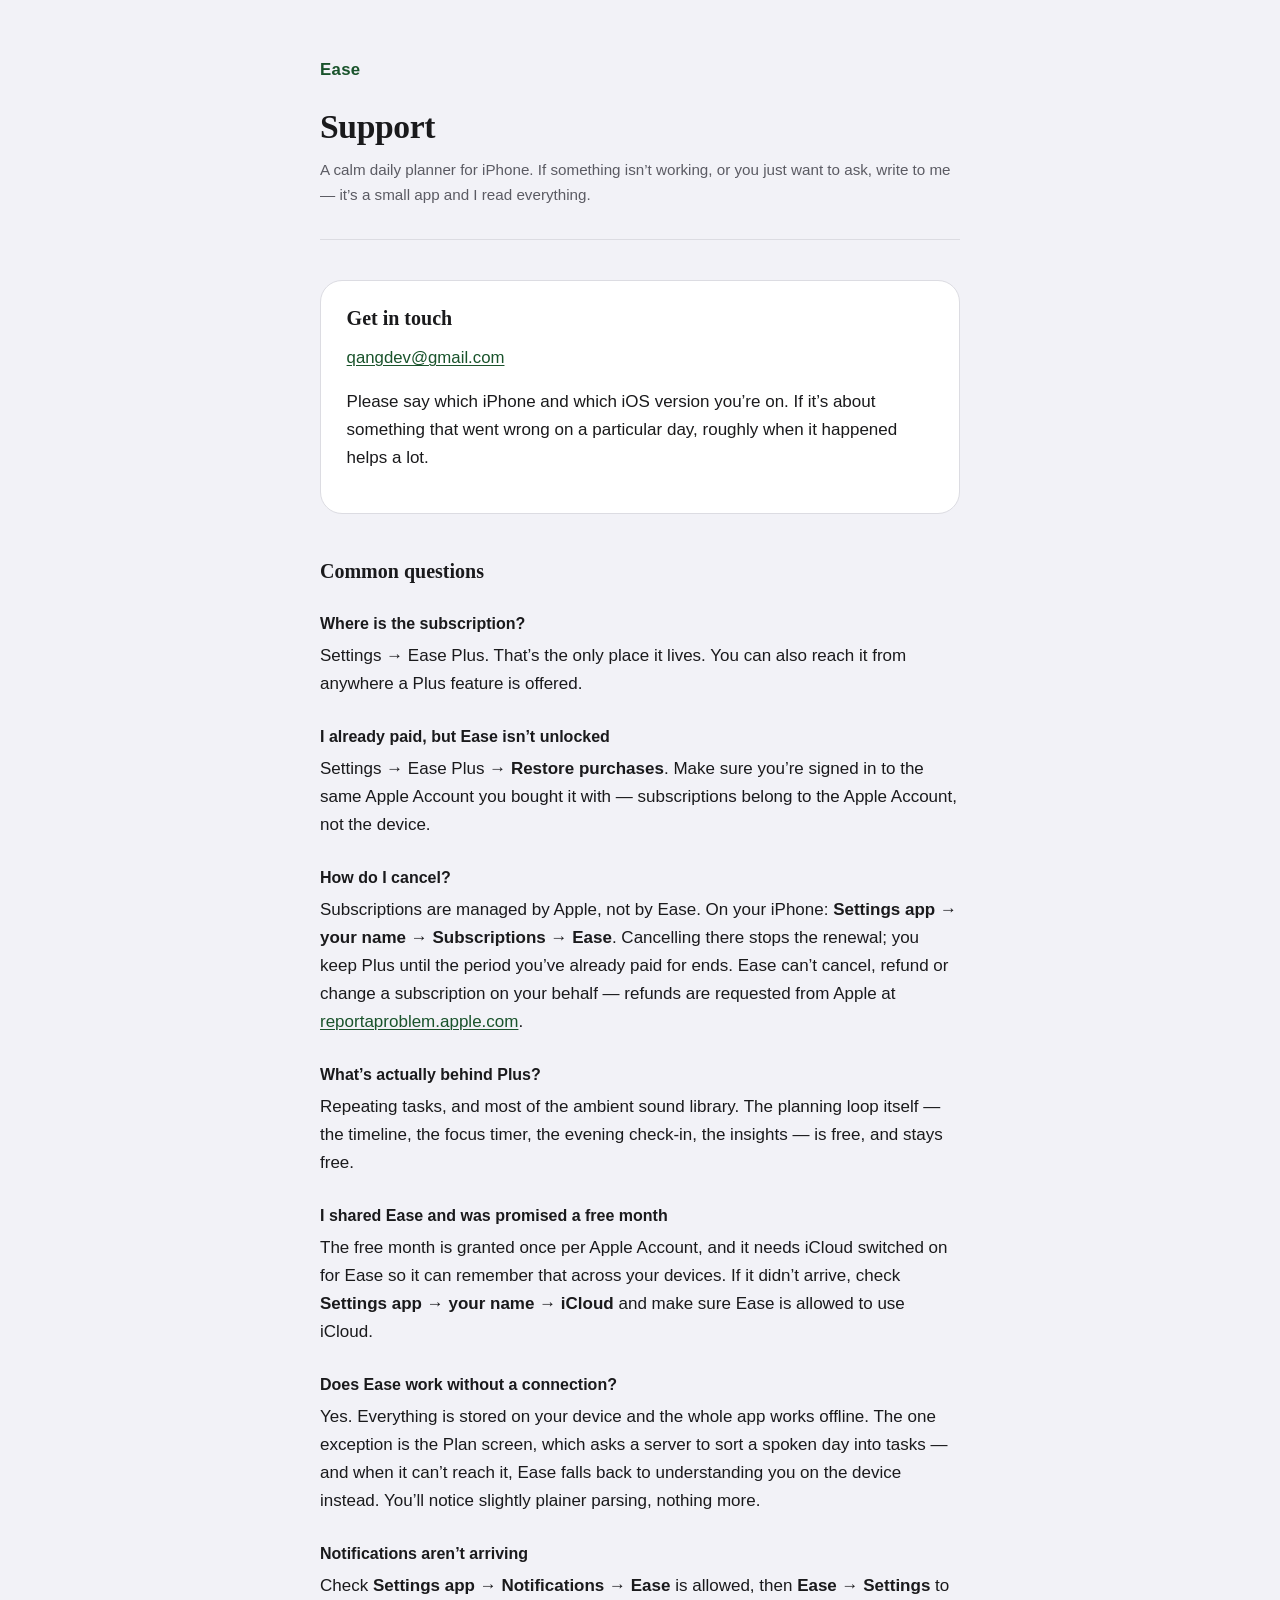
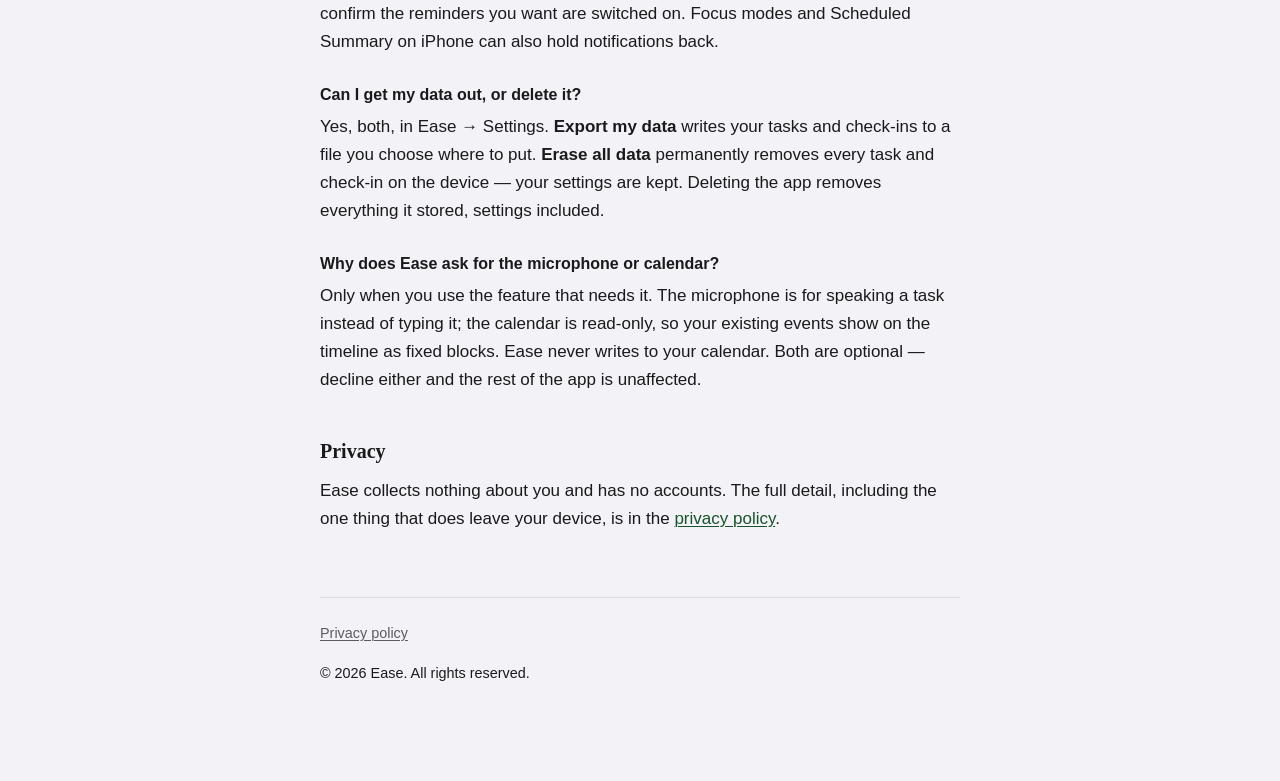
==== index.html @ 72328645 "Support and privacy pages for Ease Two static pages and a stylesheet. The privacy policy is written " ====
<!doctype html>
<html lang="en">
<head>
<meta charset="utf-8">
<meta name="viewport" content="width=device-width, initial-scale=1">
<title>Ease — Support</title>
<meta name="description" content="Support and help for Ease, a calm daily planner for iPhone.">
<link rel="stylesheet" href="/style.css">
</head>
<body>
<main>

<header>
  <a class="wordmark" href="/">Ease</a>
  <h1>Support</h1>
  <p class="sub">A calm daily planner for iPhone. If something isn&rsquo;t working, or you just want to ask, write to me &mdash; it&rsquo;s a small app and I read everything.</p>
</header>

<div class="card">
  <h2>Get in touch</h2>
  <p class="lede"><a href="mailto:qangdev@gmail.com">qangdev@gmail.com</a></p>
  <p>Please say which iPhone and which iOS version you&rsquo;re on. If it&rsquo;s about something that went wrong on a particular day, roughly when it happened helps a lot.</p>
</div>

<h2>Common questions</h2>

<h3>Where is the subscription?</h3>
<p>Settings &rarr; Ease Plus. That&rsquo;s the only place it lives. You can also reach it from anywhere a Plus feature is offered.</p>

<h3>I already paid, but Ease isn&rsquo;t unlocked</h3>
<p>Settings &rarr; Ease Plus &rarr; <strong>Restore purchases</strong>. Make sure you&rsquo;re signed in to the same Apple Account you bought it with &mdash; subscriptions belong to the Apple Account, not the device.</p>

<h3>How do I cancel?</h3>
<p>Subscriptions are managed by Apple, not by Ease. On your iPhone: <strong>Settings app &rarr; your name &rarr; Subscriptions &rarr; Ease</strong>. Cancelling there stops the renewal; you keep Plus until the period you&rsquo;ve already paid for ends. Ease can&rsquo;t cancel, refund or change a subscription on your behalf &mdash; refunds are requested from Apple at <a href="https://reportaproblem.apple.com">reportaproblem.apple.com</a>.</p>

<h3>What&rsquo;s actually behind Plus?</h3>
<p>Repeating tasks, and most of the ambient sound library. The planning loop itself &mdash; the timeline, the focus timer, the evening check-in, the insights &mdash; is free, and stays free.</p>

<h3>I shared Ease and was promised a free month</h3>
<p>The free month is granted once per Apple Account, and it needs iCloud switched on for Ease so it can remember that across your devices. If it didn&rsquo;t arrive, check <strong>Settings app &rarr; your name &rarr; iCloud</strong> and make sure Ease is allowed to use iCloud.</p>

<h3>Does Ease work without a connection?</h3>
<p>Yes. Everything is stored on your device and the whole app works offline. The one exception is the Plan screen, which asks a server to sort a spoken day into tasks &mdash; and when it can&rsquo;t reach it, Ease falls back to understanding you on the device instead. You&rsquo;ll notice slightly plainer parsing, nothing more.</p>

<h3>Notifications aren&rsquo;t arriving</h3>
<p>Check <strong>Settings app &rarr; Notifications &rarr; Ease</strong> is allowed, then <strong>Ease &rarr; Settings</strong> to confirm the reminders you want are switched on. Focus modes and Scheduled Summary on iPhone can also hold notifications back.</p>

<h3>Can I get my data out, or delete it?</h3>
<p>Yes, both, in Ease &rarr; Settings. <strong>Export my data</strong> writes your tasks and check-ins to a file you choose where to put. <strong>Erase all data</strong> permanently removes every task and check-in on the device &mdash; your settings are kept. Deleting the app removes everything it stored, settings included.</p>

<h3>Why does Ease ask for the microphone or calendar?</h3>
<p>Only when you use the feature that needs it. The microphone is for speaking a task instead of typing it; the calendar is read-only, so your existing events show on the timeline as fixed blocks. Ease never writes to your calendar. Both are optional &mdash; decline either and the rest of the app is unaffected.</p>

<h2>Privacy</h2>
<p>Ease collects nothing about you and has no accounts. The full detail, including the one thing that does leave your device, is in the <a href="/privacy">privacy policy</a>.</p>

<footer>
  <p><a href="/privacy">Privacy policy</a></p>
  <p>&copy; 2026 Ease. All rights reserved.</p>
</footer>

</main>
</body>
</html>
---- style.css ----
/* Ease — shared styles for the support and privacy pages.
   Tokens follow the app: two grounds (#F2F2F7 / #0B0B0B), Forest Green accent. */

:root {
  --ground: #f2f2f7;
  --card: #ffffff;
  --hairline: #dcdce2;
  --text: #1a1a1c;
  --muted: #5b5b63;
  --accent: #19532b;
}

@media (prefers-color-scheme: dark) {
  :root {
    --ground: #0b0b0b;
    --card: #171719;
    --hairline: #2c2c30;
    --text: #f0f0f2;
    --muted: #a0a0a8;
    --accent: #9abc04;
  }
}

* { box-sizing: border-box; }

body {
  margin: 0;
  padding: 0 1.25rem 5rem;
  background: var(--ground);
  color: var(--text);
  font: 400 17px/1.65 -apple-system, BlinkMacSystemFont, "Segoe UI", Roboto, sans-serif;
  -webkit-text-size-adjust: 100%;
}

main { max-width: 40rem; margin: 0 auto; }

header {
  padding: 3.5rem 0 2rem;
  border-bottom: 1px solid var(--hairline);
  margin-bottom: 2.5rem;
}

.wordmark {
  font: 600 1.05rem/1 -apple-system, BlinkMacSystemFont, sans-serif;
  letter-spacing: 0.02em;
  color: var(--accent);
  text-decoration: none;
  display: inline-block;
  margin-bottom: 1.75rem;
}

h1 {
  font: 600 2.1rem/1.2 Georgia, "Times New Roman", serif;
  margin: 0 0 0.6rem;
  letter-spacing: -0.01em;
}

.sub { color: var(--muted); margin: 0; font-size: 0.95rem; }

h2 {
  font: 600 1.25rem/1.35 Georgia, "Times New Roman", serif;
  margin: 2.75rem 0 0.75rem;
}

h3 {
  font: 600 1rem/1.4 -apple-system, BlinkMacSystemFont, sans-serif;
  margin: 1.75rem 0 0.4rem;
}

p, li { color: var(--text); }
p { margin: 0 0 1rem; }
ul { padding-left: 1.25rem; margin: 0 0 1rem; }
li { margin-bottom: 0.5rem; }

a { color: var(--accent); text-decoration-thickness: 1px; text-underline-offset: 2px; }

strong { font-weight: 600; }

.card {
  background: var(--card);
  border: 1px solid var(--hairline);
  border-radius: 22px;
  padding: 1.5rem 1.6rem 1.6rem;
  margin: 0 0 1.5rem;
}

.card h2:first-child, .card h3:first-child { margin-top: 0; }

.lede { font-size: 1.05rem; }

code {
  font: 0.88em/1.5 ui-monospace, SFMono-Regular, Menlo, monospace;
  background: var(--ground);
  border: 1px solid var(--hairline);
  border-radius: 5px;
  padding: 0.1em 0.35em;
}

footer {
  margin-top: 4rem;
  padding-top: 1.5rem;
  border-top: 1px solid var(--hairline);
  color: var(--muted);
  font-size: 0.9rem;
}

footer a { color: var(--muted); }
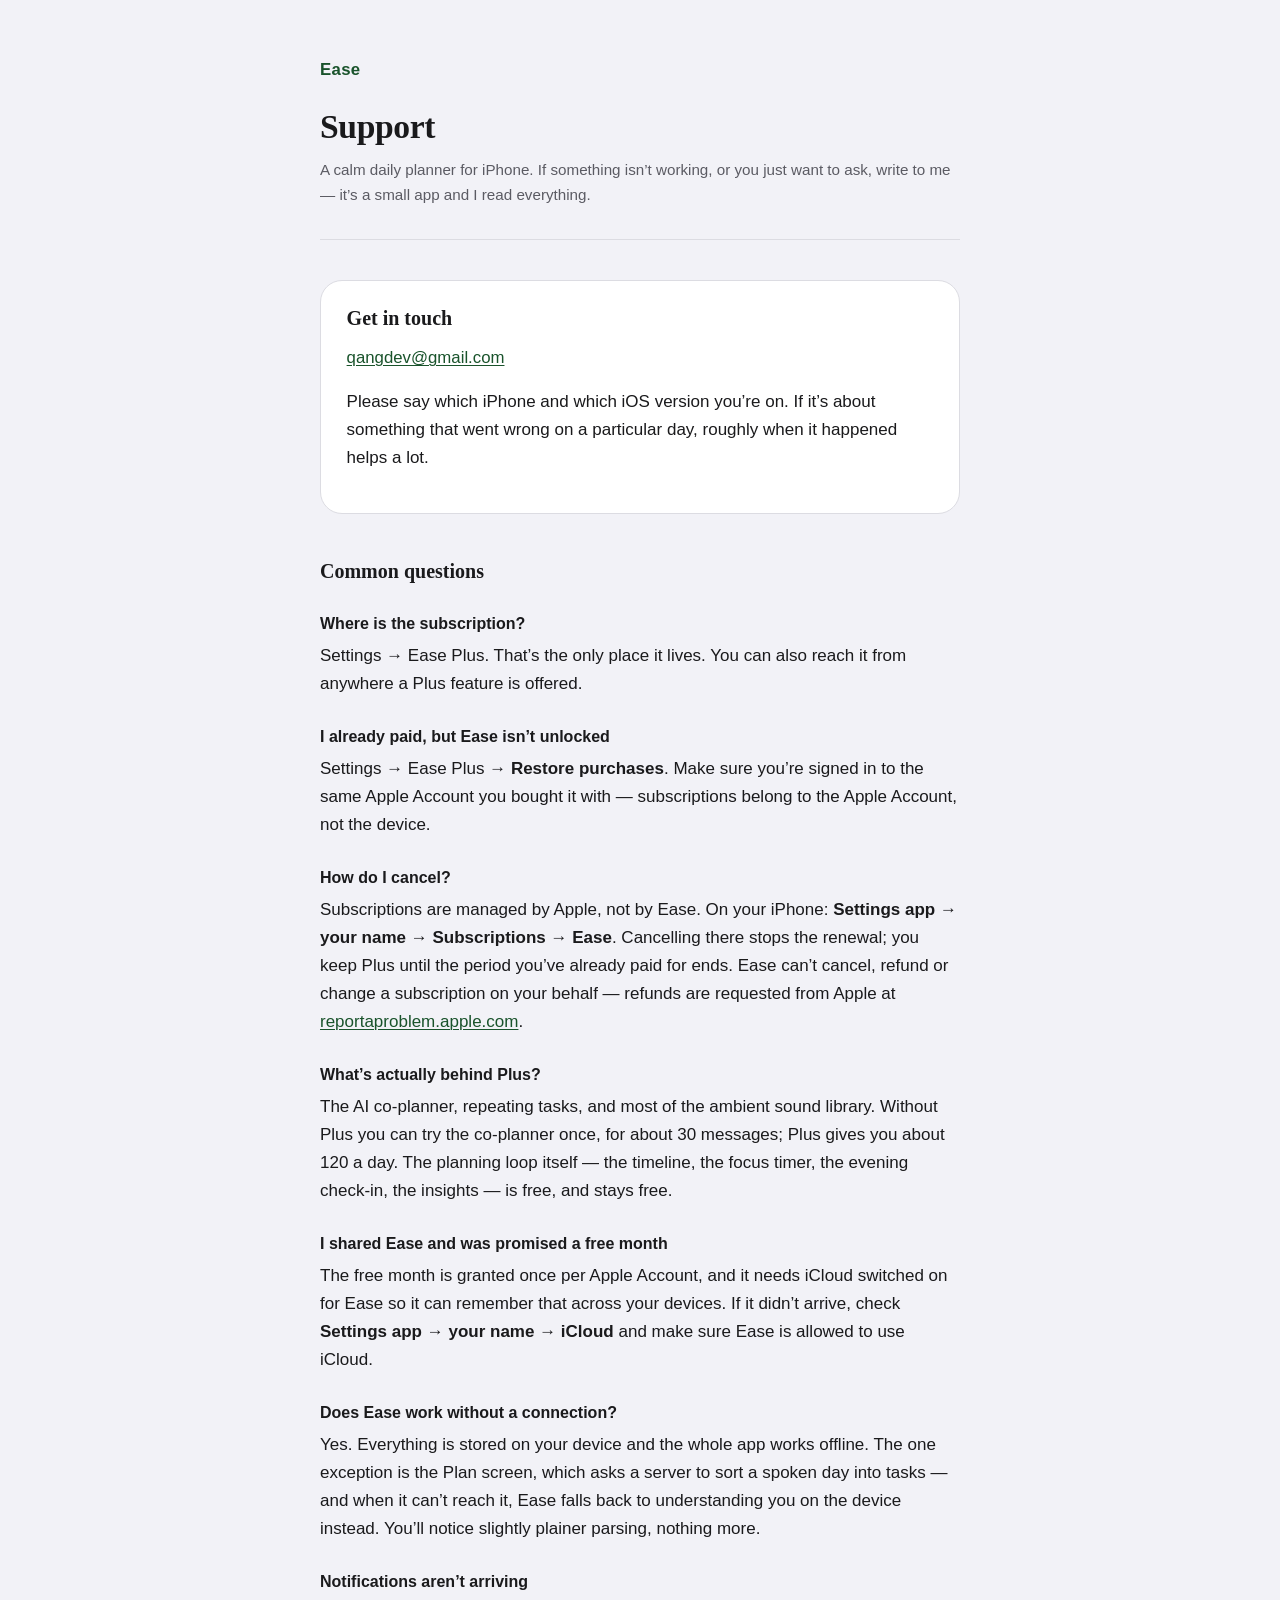
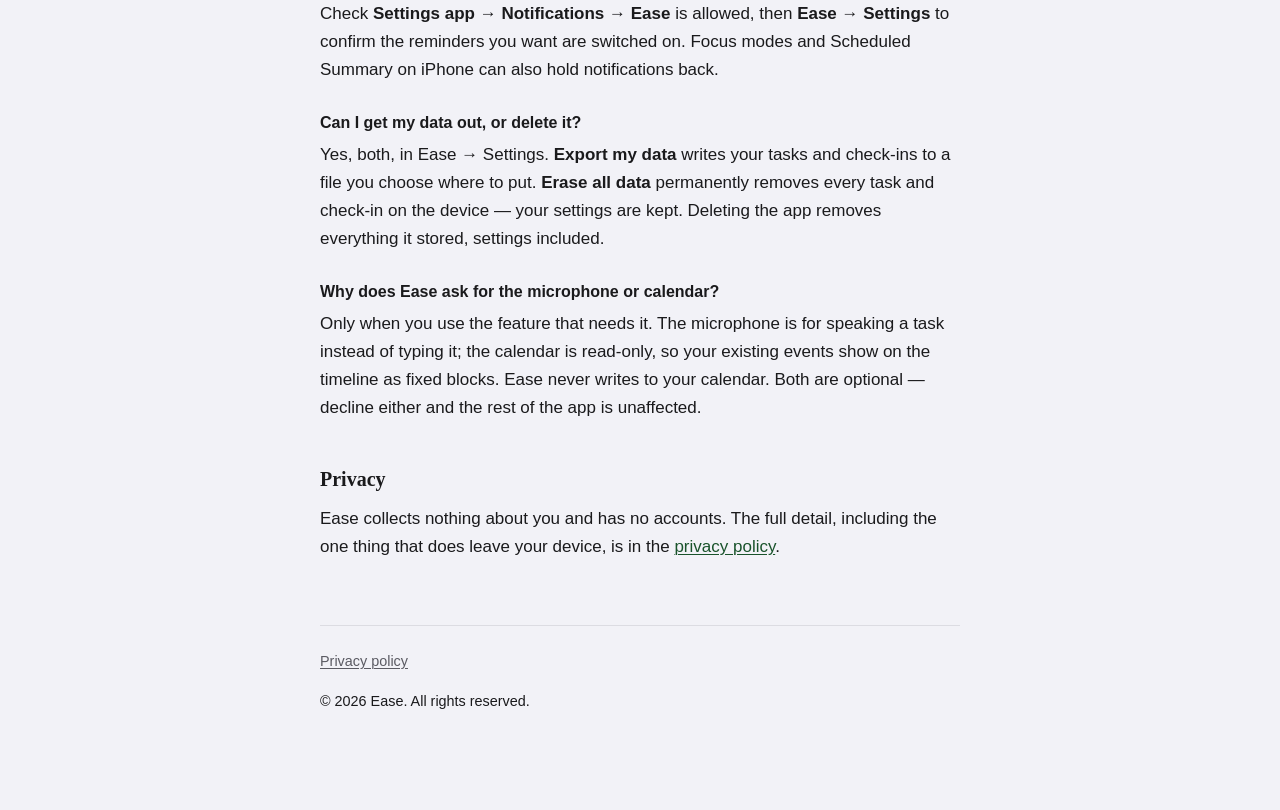
==== commit c611d3cb: "Name the AI co-planner among what Plus includes Since 2026-09-16 the free co-planner is a one-time t" ====
--- a/index.html
+++ b/index.html
@@ -34,7 +34,7 @@
 <p>Subscriptions are managed by Apple, not by Ease. On your iPhone: <strong>Settings app &rarr; your name &rarr; Subscriptions &rarr; Ease</strong>. Cancelling there stops the renewal; you keep Plus until the period you&rsquo;ve already paid for ends. Ease can&rsquo;t cancel, refund or change a subscription on your behalf &mdash; refunds are requested from Apple at <a href="https://reportaproblem.apple.com">reportaproblem.apple.com</a>.</p>
 
 <h3>What&rsquo;s actually behind Plus?</h3>
-<p>Repeating tasks, and most of the ambient sound library. The planning loop itself &mdash; the timeline, the focus timer, the evening check-in, the insights &mdash; is free, and stays free.</p>
+<p>The AI co-planner, repeating tasks, and most of the ambient sound library. Without Plus you can try the co-planner once, for about 30 messages; Plus gives you about 120 a day. The planning loop itself &mdash; the timeline, the focus timer, the evening check-in, the insights &mdash; is free, and stays free.</p>
 
 <h3>I shared Ease and was promised a free month</h3>
 <p>The free month is granted once per Apple Account, and it needs iCloud switched on for Ease so it can remember that across your devices. If it didn&rsquo;t arrive, check <strong>Settings app &rarr; your name &rarr; iCloud</strong> and make sure Ease is allowed to use iCloud.</p>
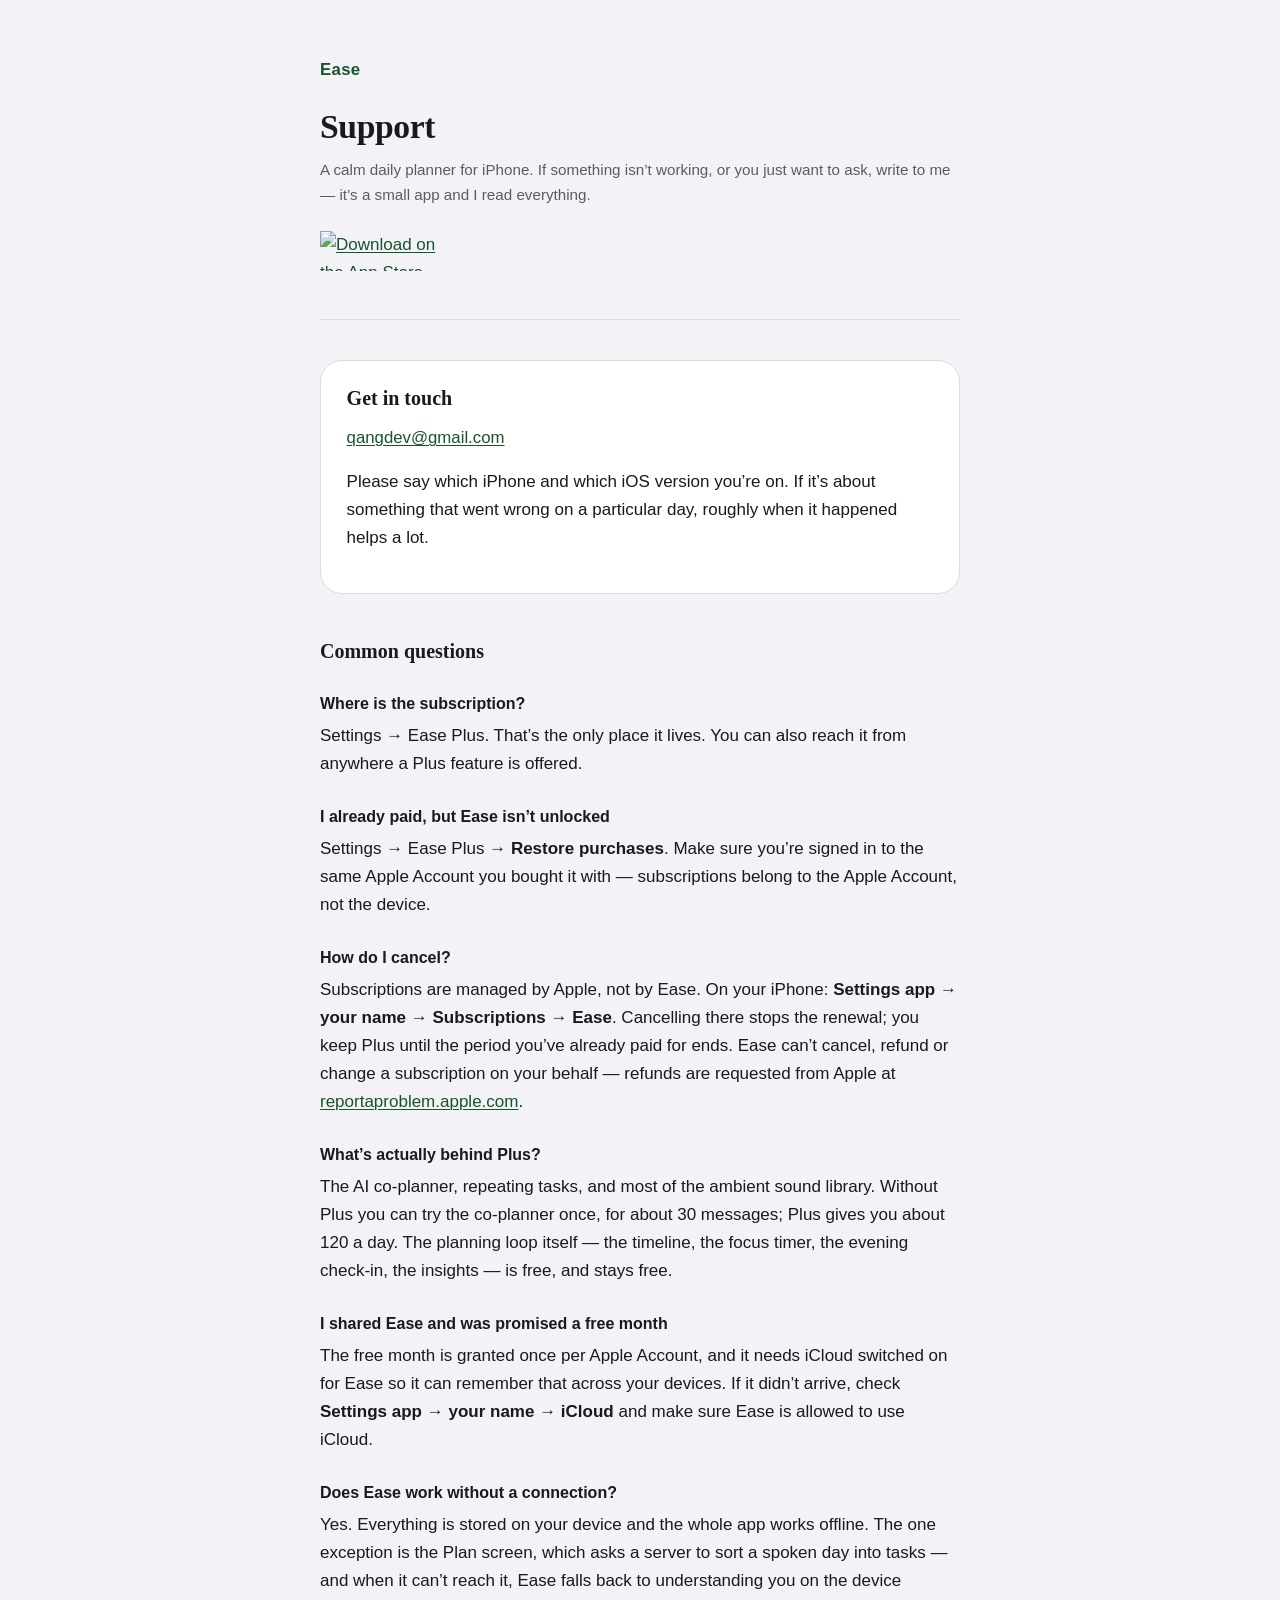
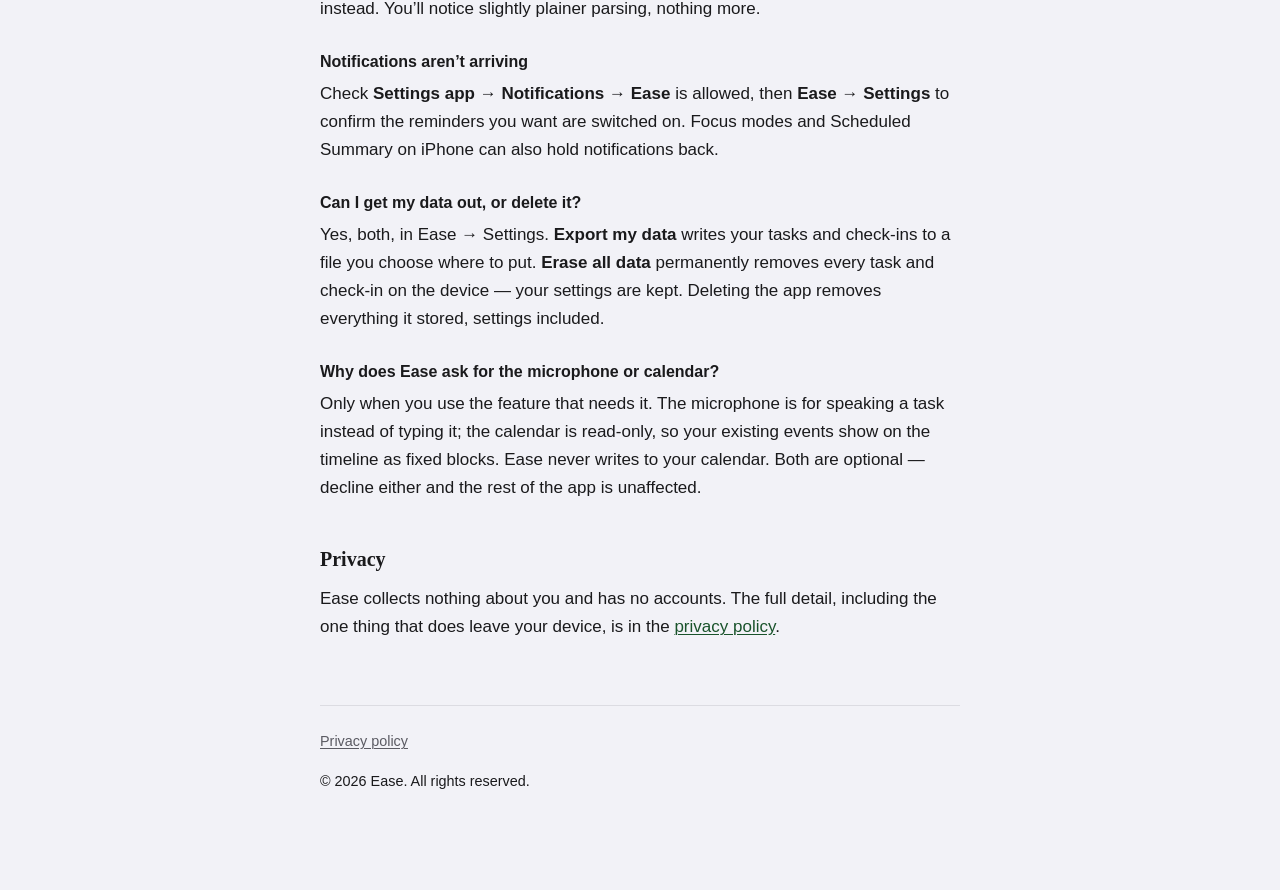
==== commit ffd9fb40: "Put the App Store badge on the support page Apple's own badge artwork, unaltered, black on the light" ====
--- a/index.html
+++ b/index.html
@@ -14,6 +14,13 @@
   <a class="wordmark" href="/">Ease</a>
   <h1>Support</h1>
   <p class="sub">A calm daily planner for iPhone. If something isn&rsquo;t working, or you just want to ask, write to me &mdash; it&rsquo;s a small app and I read everything.</p>
+  <!-- Campaign link (App Analytics → Campaigns, ct=support-site) so installs from this page show up as their own source. Badge is Apple's own artwork, unaltered. -->
+  <a class="badge" href="https://apps.apple.com/app/apple-store/id6807100579?pt=129234534&amp;ct=support-site&amp;mt=8">
+    <picture>
+      <source media="(prefers-color-scheme: dark)" srcset="https://toolbox.marketingtools.apple.com/api/badges/download-on-the-app-store/white/en-us?size=250x83">
+      <img src="https://toolbox.marketingtools.apple.com/api/badges/download-on-the-app-store/black/en-us?size=250x83" alt="Download on the App Store" width="120" height="40">
+    </picture>
+  </a>
 </header>
 
 <div class="card">
--- a/style.css
+++ b/style.css
@@ -57,6 +57,10 @@
 
 .sub { color: var(--muted); margin: 0; font-size: 0.95rem; }
 
+/* Apple's badge: shown at its 40px minimum height, never recoloured. */
+.badge { display: inline-block; margin-top: 1.5rem; }
+.badge img { display: block; height: 40px; width: auto; }
+
 h2 {
   font: 600 1.25rem/1.35 Georgia, "Times New Roman", serif;
   margin: 2.75rem 0 0.75rem;
